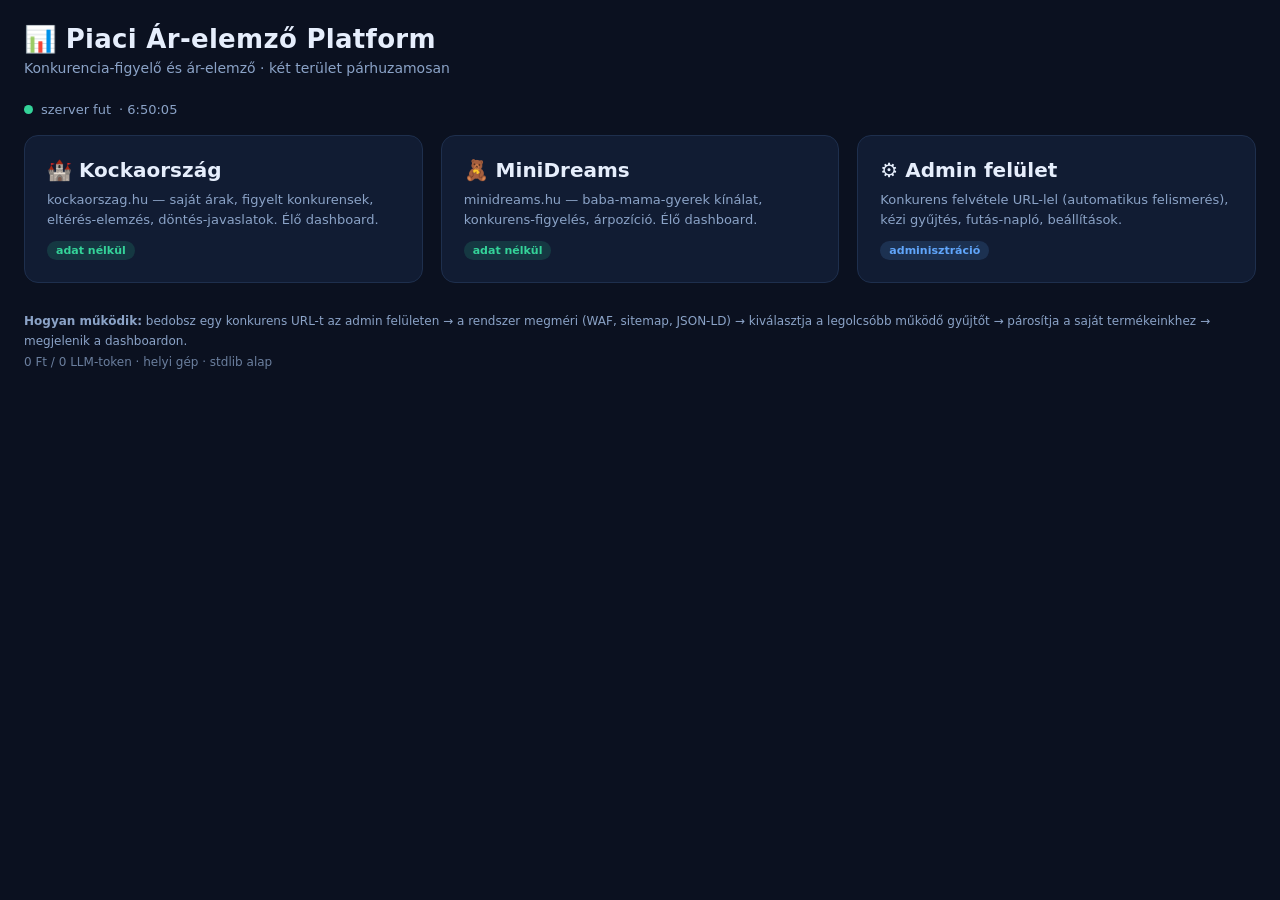
==== piac/index.html @ 11be811a "Piaci ar-elemzo platform: jelszavas kapu, kategori-tudatos araza, OUA-kapu, WSL-mentes szinkron, Ver" ====
<!DOCTYPE html>
<html lang="hu">
<head>
<meta charset="utf-8">
<meta name="viewport" content="width=device-width, initial-scale=1">
<title>Piaci Ár-elemző Platform</title>
<style>
  :root{--bg:#0b1120;--kartya:#111c33;--szegely:#1e2f4d;--szoveg:#e6eefc;
        --halvany:#8ba3c7;--zold:#34d399;--sarga:#fbbf24;--piros:#f87171;--kek:#60a5fa}
  *{box-sizing:border-box}
  body{margin:0;background:var(--bg);color:var(--szoveg);
       font-family:system-ui,-apple-system,"Segoe UI",Roboto,sans-serif;padding:24px}
  h1{margin:0 0 6px;font-size:26px;letter-spacing:.3px}
  .alcim{color:var(--halvany);font-size:14px;margin-bottom:26px}
  .racs{display:grid;grid-template-columns:repeat(auto-fit,minmax(300px,1fr));gap:18px}
  a.kartya{display:block;text-decoration:none;color:inherit;background:var(--kartya);
           border:1px solid var(--szegely);border-radius:14px;padding:22px;transition:.15s}
  a.kartya:hover{border-color:var(--kek);transform:translateY(-2px)}
  .kartya h2{margin:0 0 8px;font-size:20px}
  .kartya p{margin:0;color:var(--halvany);font-size:13px;line-height:1.5}
  .jelzes{display:inline-block;font-size:11px;padding:3px 9px;border-radius:20px;
          margin-top:12px;font-weight:600}
  .zold{background:rgba(52,211,153,.15);color:var(--zold)}
  .sarga{background:rgba(251,191,36,.15);color:var(--sarga)}
  .kek{background:rgba(96,165,250,.15);color:var(--kek)}
  .lablec{margin-top:28px;color:var(--halvany);font-size:12px;line-height:1.7}
  .allapot{display:flex;align-items:center;gap:8px;margin-bottom:18px;font-size:13px;color:var(--halvany)}
  .pont{width:9px;height:9px;border-radius:50%;background:var(--zold);
        box-shadow:0 0 0 0 rgba(52,211,153,.7);animation:pulzus 2s infinite}
  @keyframes pulzus{0%{box-shadow:0 0 0 0 rgba(52,211,153,.6)}
                    70%{box-shadow:0 0 0 9px rgba(52,211,153,0)}100%{box-shadow:0 0 0 0 rgba(52,211,153,0)}}
</style>
</head>
<body>
  <h1>📊 Piaci Ár-elemző Platform</h1>
  <div class="alcim">Konkurencia-figyelő és ár-elemző · két terület párhuzamosan</div>
  <div class="allapot"><span class="pont"></span><span id="el jel">szerver fut</span>
    <span id="ora"></span></div>

  <div class="racs">
    <a class="kartya" href="/ko">
      <h2>🏰 Kockaország</h2>
      <p>kockaorszag.hu — saját árak, figyelt konkurensek, eltérés-elemzés,
         döntés-javaslatok. Élő dashboard.</p>
      <span class="jelzes zold" id="ko-jel">betöltés…</span>
    </a>
    <a class="kartya" href="/md">
      <h2>🧸 MiniDreams</h2>
      <p>minidreams.hu — baba-mama-gyerek kínálat, konkurens-figyelés,
         árpozíció. Élő dashboard.</p>
      <span class="jelzes zold" id="md-jel">betöltés…</span>
    </a>
    <a class="kartya" href="/admin">
      <h2>⚙️ Admin felület</h2>
      <p>Konkurens felvétele URL-lel (automatikus felismerés), kézi gyűjtés,
         futás-napló, beállítások.</p>
      <span class="jelzes kek">adminisztráció</span>
    </a>
  </div>

  <div class="lablec">
    <b>Hogyan működik:</b> bedobsz egy konkurens URL-t az admin felületen →
    a rendszer megméri (WAF, sitemap, JSON-LD) → kiválasztja a legolcsóbb
    működő gyűjtőt → párosítja a saját termékeinkhez → megjelenik a dashboardon.<br>
    <span style="color:#6b7f9e">0 Ft / 0 LLM-token · helyi gép · stdlib alap</span>
  </div>

<script>
async function kpiJel(slug, id){
  try{
    const r = await fetch('/api/kpi?terulet='+slug);
    const d = await r.json();
    document.getElementById(id).textContent =
      d.sajat_termek+' termék · '+d.konkurens+' konkurens · '+d.parosult+' párosult';
  }catch(e){ document.getElementById(id).textContent='adat nélkül'; }
}
kpiJel('ko','ko-jel'); kpiJel('md','md-jel');
setInterval(()=>{ document.getElementById('ora').textContent =
  '· '+new Date().toLocaleTimeString('hu-HU'); },1000);
</script>
</body>
</html>
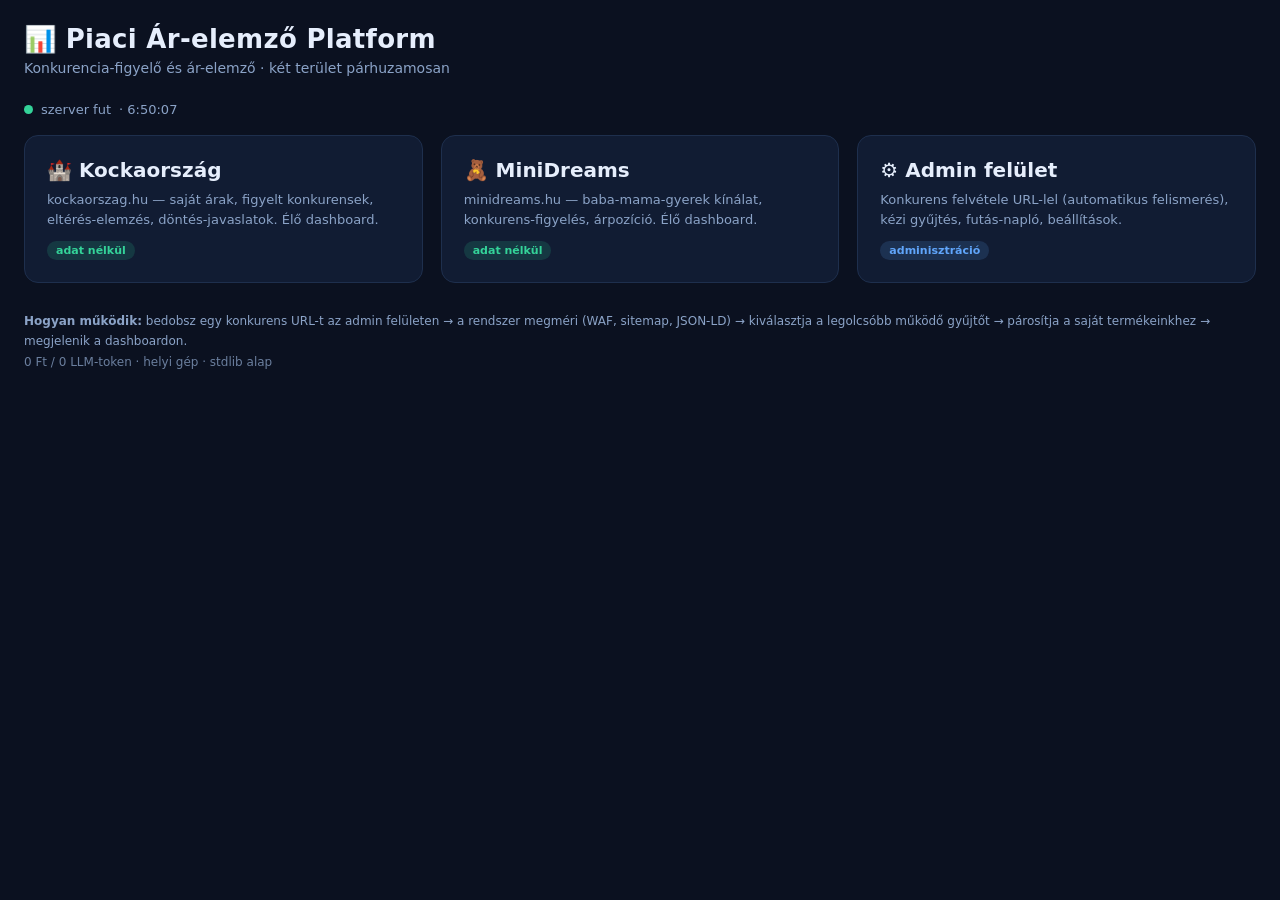
==== commit 1c126ccd: "Teszt: automatikus Vercel-deploy ellenorzese" ====
--- a/piac/index.html
+++ b/piac/index.html
@@ -1,82 +1,82 @@
-<!DOCTYPE html>
-<html lang="hu">
-<head>
-<meta charset="utf-8">
-<meta name="viewport" content="width=device-width, initial-scale=1">
-<title>Piaci Ár-elemző Platform</title>
-<style>
-  :root{--bg:#0b1120;--kartya:#111c33;--szegely:#1e2f4d;--szoveg:#e6eefc;
-        --halvany:#8ba3c7;--zold:#34d399;--sarga:#fbbf24;--piros:#f87171;--kek:#60a5fa}
-  *{box-sizing:border-box}
-  body{margin:0;background:var(--bg);color:var(--szoveg);
-       font-family:system-ui,-apple-system,"Segoe UI",Roboto,sans-serif;padding:24px}
-  h1{margin:0 0 6px;font-size:26px;letter-spacing:.3px}
-  .alcim{color:var(--halvany);font-size:14px;margin-bottom:26px}
-  .racs{display:grid;grid-template-columns:repeat(auto-fit,minmax(300px,1fr));gap:18px}
-  a.kartya{display:block;text-decoration:none;color:inherit;background:var(--kartya);
-           border:1px solid var(--szegely);border-radius:14px;padding:22px;transition:.15s}
-  a.kartya:hover{border-color:var(--kek);transform:translateY(-2px)}
-  .kartya h2{margin:0 0 8px;font-size:20px}
-  .kartya p{margin:0;color:var(--halvany);font-size:13px;line-height:1.5}
-  .jelzes{display:inline-block;font-size:11px;padding:3px 9px;border-radius:20px;
-          margin-top:12px;font-weight:600}
-  .zold{background:rgba(52,211,153,.15);color:var(--zold)}
-  .sarga{background:rgba(251,191,36,.15);color:var(--sarga)}
-  .kek{background:rgba(96,165,250,.15);color:var(--kek)}
-  .lablec{margin-top:28px;color:var(--halvany);font-size:12px;line-height:1.7}
-  .allapot{display:flex;align-items:center;gap:8px;margin-bottom:18px;font-size:13px;color:var(--halvany)}
-  .pont{width:9px;height:9px;border-radius:50%;background:var(--zold);
-        box-shadow:0 0 0 0 rgba(52,211,153,.7);animation:pulzus 2s infinite}
-  @keyframes pulzus{0%{box-shadow:0 0 0 0 rgba(52,211,153,.6)}
-                    70%{box-shadow:0 0 0 9px rgba(52,211,153,0)}100%{box-shadow:0 0 0 0 rgba(52,211,153,0)}}
-</style>
-</head>
-<body>
-  <h1>📊 Piaci Ár-elemző Platform</h1>
-  <div class="alcim">Konkurencia-figyelő és ár-elemző · két terület párhuzamosan</div>
-  <div class="allapot"><span class="pont"></span><span id="el jel">szerver fut</span>
-    <span id="ora"></span></div>
-
-  <div class="racs">
-    <a class="kartya" href="/ko">
-      <h2>🏰 Kockaország</h2>
-      <p>kockaorszag.hu — saját árak, figyelt konkurensek, eltérés-elemzés,
-         döntés-javaslatok. Élő dashboard.</p>
-      <span class="jelzes zold" id="ko-jel">betöltés…</span>
-    </a>
-    <a class="kartya" href="/md">
-      <h2>🧸 MiniDreams</h2>
-      <p>minidreams.hu — baba-mama-gyerek kínálat, konkurens-figyelés,
-         árpozíció. Élő dashboard.</p>
-      <span class="jelzes zold" id="md-jel">betöltés…</span>
-    </a>
-    <a class="kartya" href="/admin">
-      <h2>⚙️ Admin felület</h2>
-      <p>Konkurens felvétele URL-lel (automatikus felismerés), kézi gyűjtés,
-         futás-napló, beállítások.</p>
-      <span class="jelzes kek">adminisztráció</span>
-    </a>
-  </div>
-
-  <div class="lablec">
-    <b>Hogyan működik:</b> bedobsz egy konkurens URL-t az admin felületen →
-    a rendszer megméri (WAF, sitemap, JSON-LD) → kiválasztja a legolcsóbb
-    működő gyűjtőt → párosítja a saját termékeinkhez → megjelenik a dashboardon.<br>
-    <span style="color:#6b7f9e">0 Ft / 0 LLM-token · helyi gép · stdlib alap</span>
-  </div>
-
-<script>
-async function kpiJel(slug, id){
-  try{
-    const r = await fetch('/api/kpi?terulet='+slug);
-    const d = await r.json();
-    document.getElementById(id).textContent =
-      d.sajat_termek+' termék · '+d.konkurens+' konkurens · '+d.parosult+' párosult';
-  }catch(e){ document.getElementById(id).textContent='adat nélkül'; }
-}
-kpiJel('ko','ko-jel'); kpiJel('md','md-jel');
-setInterval(()=>{ document.getElementById('ora').textContent =
-  '· '+new Date().toLocaleTimeString('hu-HU'); },1000);
-</script>
-</body>
-</html>
+<!DOCTYPE html>
+<html lang="hu">
+<head>
+<meta charset="utf-8">
+<meta name="viewport" content="width=device-width, initial-scale=1">
+<title>Piaci Ár-elemző Platform</title>
+<style>
+  :root{--bg:#0b1120;--kartya:#111c33;--szegely:#1e2f4d;--szoveg:#e6eefc;
+        --halvany:#8ba3c7;--zold:#34d399;--sarga:#fbbf24;--piros:#f87171;--kek:#60a5fa}
+  *{box-sizing:border-box}
+  body{margin:0;background:var(--bg);color:var(--szoveg);
+       font-family:system-ui,-apple-system,"Segoe UI",Roboto,sans-serif;padding:24px}
+  h1{margin:0 0 6px;font-size:26px;letter-spacing:.3px}
+  .alcim{color:var(--halvany);font-size:14px;margin-bottom:26px}
+  .racs{display:grid;grid-template-columns:repeat(auto-fit,minmax(300px,1fr));gap:18px}
+  a.kartya{display:block;text-decoration:none;color:inherit;background:var(--kartya);
+           border:1px solid var(--szegely);border-radius:14px;padding:22px;transition:.15s}
+  a.kartya:hover{border-color:var(--kek);transform:translateY(-2px)}
+  .kartya h2{margin:0 0 8px;font-size:20px}
+  .kartya p{margin:0;color:var(--halvany);font-size:13px;line-height:1.5}
+  .jelzes{display:inline-block;font-size:11px;padding:3px 9px;border-radius:20px;
+          margin-top:12px;font-weight:600}
+  .zold{background:rgba(52,211,153,.15);color:var(--zold)}
+  .sarga{background:rgba(251,191,36,.15);color:var(--sarga)}
+  .kek{background:rgba(96,165,250,.15);color:var(--kek)}
+  .lablec{margin-top:28px;color:var(--halvany);font-size:12px;line-height:1.7}
+  .allapot{display:flex;align-items:center;gap:8px;margin-bottom:18px;font-size:13px;color:var(--halvany)}
+  .pont{width:9px;height:9px;border-radius:50%;background:var(--zold);
+        box-shadow:0 0 0 0 rgba(52,211,153,.7);animation:pulzus 2s infinite}
+  @keyframes pulzus{0%{box-shadow:0 0 0 0 rgba(52,211,153,.6)}
+                    70%{box-shadow:0 0 0 9px rgba(52,211,153,0)}100%{box-shadow:0 0 0 0 rgba(52,211,153,0)}}
+</style>
+</head>
+<body>
+  <h1>📊 Piaci Ár-elemző Platform</h1>
+  <div class="alcim">Konkurencia-figyelő és ár-elemző · két terület párhuzamosan</div>
+  <div class="allapot"><span class="pont"></span><span id="el jel">szerver fut</span>
+    <span id="ora"></span></div>
+
+  <div class="racs">
+    <a class="kartya" href="/ko">
+      <h2>🏰 Kockaország</h2>
+      <p>kockaorszag.hu — saját árak, figyelt konkurensek, eltérés-elemzés,
+         döntés-javaslatok. Élő dashboard.</p>
+      <span class="jelzes zold" id="ko-jel">betöltés…</span>
+    </a>
+    <a class="kartya" href="/md">
+      <h2>🧸 MiniDreams</h2>
+      <p>minidreams.hu — baba-mama-gyerek kínálat, konkurens-figyelés,
+         árpozíció. Élő dashboard.</p>
+      <span class="jelzes zold" id="md-jel">betöltés…</span>
+    </a>
+    <a class="kartya" href="/admin">
+      <h2>⚙️ Admin felület</h2>
+      <p>Konkurens felvétele URL-lel (automatikus felismerés), kézi gyűjtés,
+         futás-napló, beállítások.</p>
+      <span class="jelzes kek">adminisztráció</span>
+    </a>
+  </div>
+
+  <div class="lablec">
+    <b>Hogyan működik:</b> bedobsz egy konkurens URL-t az admin felületen →
+    a rendszer megméri (WAF, sitemap, JSON-LD) → kiválasztja a legolcsóbb
+    működő gyűjtőt → párosítja a saját termékeinkhez → megjelenik a dashboardon.<br>
+    <span style="color:#6b7f9e">0 Ft / 0 LLM-token · helyi gép · stdlib alap</span>
+  </div>
+
+<script>
+async function kpiJel(slug, id){
+  try{
+    const r = await fetch('/api/kpi?terulet='+slug);
+    const d = await r.json();
+    document.getElementById(id).textContent =
+      d.sajat_termek+' termék · '+d.konkurens+' konkurens · '+d.parosult+' párosult';
+  }catch(e){ document.getElementById(id).textContent='adat nélkül'; }
+}
+kpiJel('ko','ko-jel'); kpiJel('md','md-jel');
+setInterval(()=>{ document.getElementById('ora').textContent =
+  '· '+new Date().toLocaleTimeString('hu-HU'); },1000);
+</script>
+</body>
+</html>
